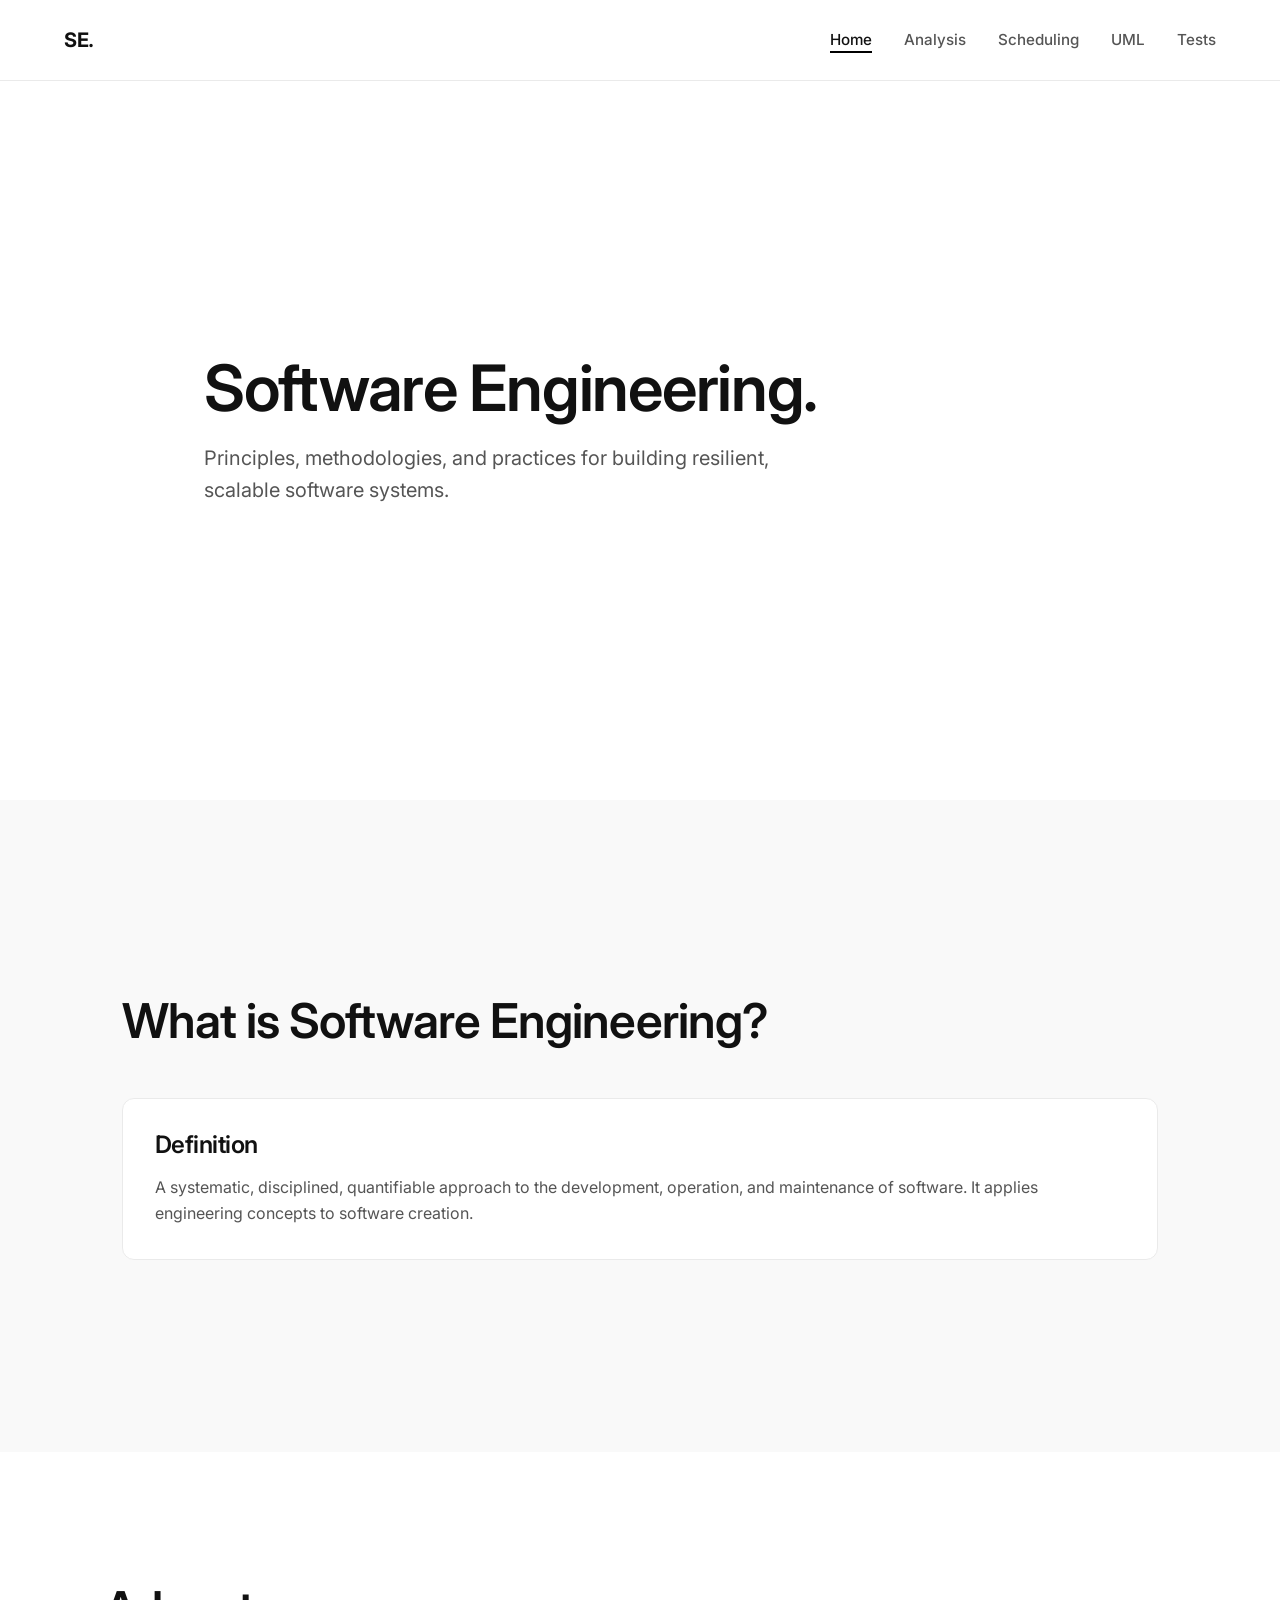
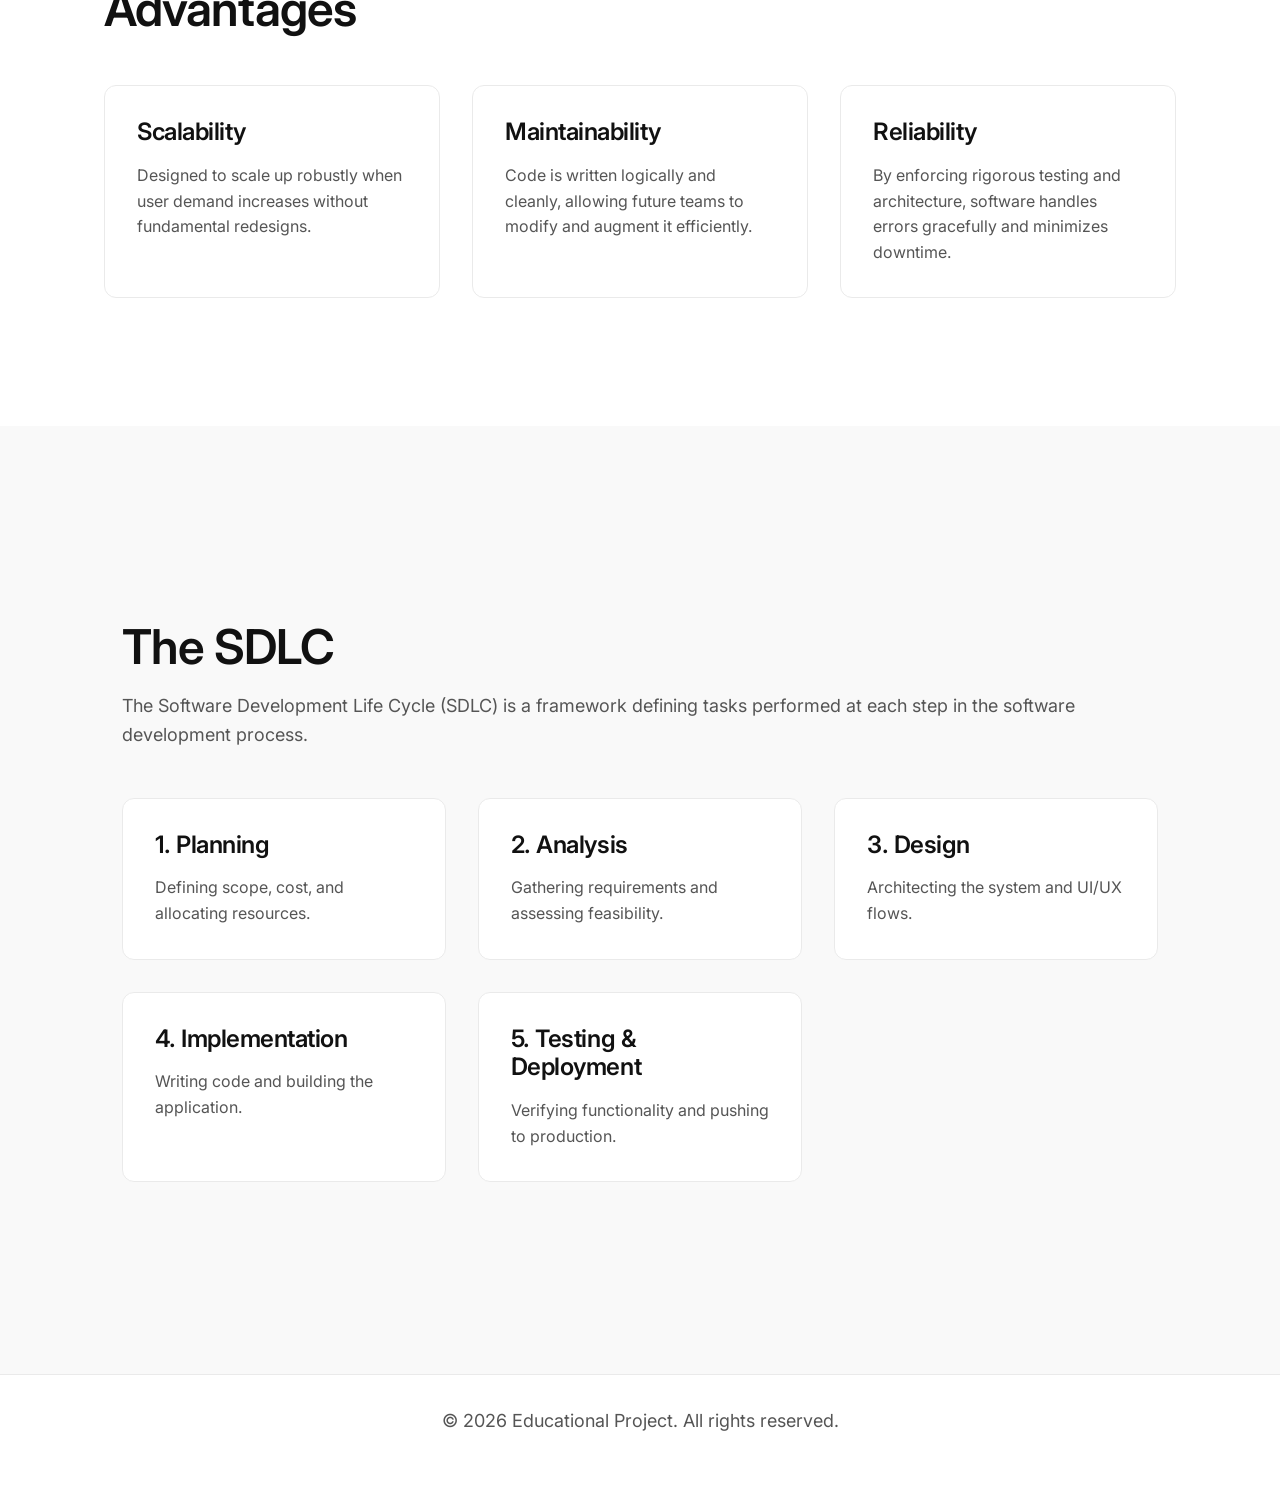
==== index.html @ eeec27e0 "Web Structure ready" ====
<!DOCTYPE html>
<html lang="en">
<head>
    <meta charset="UTF-8">
    <meta name="viewport" content="width=device-width, initial-scale=1.0">
    <meta name="description" content="Software Engineering Concepts - Home">
    <title>Software Engineering | Home</title>
    <link rel="stylesheet" href="style.css">
</head>
<body>
    <!-- Navigation -->
    <nav class="navbar">
        <a href="index.html" class="logo">SE.</a>
        <ul class="nav-links">
            <li><a href="index.html">Home</a></li>
            <li><a href="requirement-analysis.html">Analysis</a></li>
            <li><a href="project-scheduling.html">Scheduling</a></li>
            <li><a href="uml-diagrams.html">UML</a></li>
            <li><a href="test-cases.html">Tests</a></li>
        </ul>
        <button class="hamburger" aria-label="Toggle Navigation">
            <span class="bar"></span>
            <span class="bar"></span>
            <span class="bar"></span>
        </button>
    </nav>

    <!-- Main Content -->
    <main>
        <section class="hero">
            <h1>Software Engineering.</h1>
            <p>Principles, methodologies, and practices for building resilient, scalable software systems.</p>
        </section>

        <section class="bg-secondary" id="what-is-se">
            <div class="container">
                <h2>What is Software Engineering?</h2>
                <div class="grid-container">
                    <div class="card">
                        <h3>Definition</h3>
                        <p>A systematic, disciplined, quantifiable approach to the development, operation, and maintenance of software. It applies engineering concepts to software creation.</p>
                    </div>
                </div>
            </div>
        </section>

        <section id="advantages">
            <h2>Advantages</h2>
            <div class="grid-container">
                <div class="card">
                    <h3>Scalability</h3>
                    <p>Designed to scale up robustly when user demand increases without fundamental redesigns.</p>
                </div>
                <div class="card">
                    <h3>Maintainability</h3>
                    <p>Code is written logically and cleanly, allowing future teams to modify and augment it efficiently.</p>
                </div>
                <div class="card">
                    <h3>Reliability</h3>
                    <p>By enforcing rigorous testing and architecture, software handles errors gracefully and minimizes downtime.</p>
                </div>
            </div>
        </section>

        <section class="bg-secondary" id="sdlc">
            <div class="container">
                <h2>The SDLC</h2>
                <p>The Software Development Life Cycle (SDLC) is a framework defining tasks performed at each step in the software development process.</p>
                <div class="grid-container">
                    <div class="card">
                        <h3>1. Planning</h3>
                        <p>Defining scope, cost, and allocating resources.</p>
                    </div>
                    <div class="card">
                        <h3>2. Analysis</h3>
                        <p>Gathering requirements and assessing feasibility.</p>
                    </div>
                    <div class="card">
                        <h3>3. Design</h3>
                        <p>Architecting the system and UI/UX flows.</p>
                    </div>
                    <div class="card">
                        <h3>4. Implementation</h3>
                        <p>Writing code and building the application.</p>
                    </div>
                    <div class="card">
                        <h3>5. Testing & Deployment</h3>
                        <p>Verifying functionality and pushing to production.</p>
                    </div>
                </div>
            </div>
        </section>
    </main>

    <!-- Back to top button -->
    <button id="backToTop" aria-label="Back to top">↑</button>

    <!-- Footer -->
    <footer>
        <p>&copy; 2026 Educational Project. All rights reserved.</p>
    </footer>

    <script src="script.js"></script>
</body>
</html>
---- style.css ----
@import url('https://fonts.googleapis.com/css2?family=Inter:wght@300;400;500;600;700&display=swap');

:root {
  /* Minimalist Color Palette */
  --bg-primary: #ffffff;
  --bg-secondary: #f9f9f9;
  --text-primary: #111111;
  --text-secondary: #555555;
  --text-muted: #888888;
  --border-color: #eaeaea;
  --accent-color: #000000;
  --accent-hover: #333333;
  --card-bg: #ffffff;
  --nav-bg: rgba(255, 255, 255, 0.85);

  --font-main: 'Inter', sans-serif;
  --transition: all 0.3s cubic-bezier(0.25, 0.8, 0.25, 1);
  --spacing-sm: 1rem;
  --spacing-md: 2rem;
  --spacing-lg: 4rem;
  --spacing-xl: 8rem;
  --border-radius: 12px;
}

/* Dark Mode Support (Automatic based on OS, or can be enforced) */
@media (prefers-color-scheme: dark) {
  :root {
    --bg-primary: #0a0a0a;
    --bg-secondary: #111111;
    --text-primary: #ffffff;
    --text-secondary: #a0a0a0;
    --text-muted: #666666;
    --border-color: #222222;
    --accent-color: #ffffff;
    --accent-hover: #cccccc;
    --card-bg: #141414;
    --nav-bg: rgba(10, 10, 10, 0.85);
  }
}

* {
  margin: 0;
  padding: 0;
  box-sizing: border-box;
}

html {
  scroll-behavior: smooth;
  font-size: 16px;
}

body {
  font-family: var(--font-main);
  background-color: var(--bg-primary);
  color: var(--text-primary);
  line-height: 1.6;
  -webkit-font-smoothing: antialiased;
  -moz-osx-font-smoothing: grayscale;
  display: flex;
  flex-direction: column;
  min-height: 100vh;
}

/* Typography */
h1, h2, h3, h4 {
  font-weight: 600;
  line-height: 1.2;
  letter-spacing: -0.02em;
  margin-bottom: 1rem;
}

h1 { font-size: clamp(2.5rem, 5vw, 4.5rem); }
h2 { font-size: clamp(2rem, 4vw, 3rem); }
h3 { font-size: 1.5rem; }
p { font-size: 1.125rem; color: var(--text-secondary); margin-bottom: 1.5rem; }
a { color: inherit; text-decoration: none; transition: var(--transition); }

/* Navigation */
.navbar {
  position: fixed;
  top: 0;
  left: 0;
  width: 100%;
  padding: 1.5rem 5%;
  display: flex;
  justify-content: space-between;
  align-items: center;
  background: var(--nav-bg);
  backdrop-filter: blur(12px);
  -webkit-backdrop-filter: blur(12px);
  border-bottom: 1px solid var(--border-color);
  z-index: 1000;
  transition: padding 0.3s ease;
}

.navbar.scrolled {
  padding: 1rem 5%;
}

.logo {
  font-size: 1.25rem;
  font-weight: 700;
  letter-spacing: -0.02em;
  display: flex;
  align-items: center;
  gap: 0.5rem;
}

.nav-links {
  display: flex;
  list-style: none;
  gap: 2rem;
}

.nav-links a {
  font-size: 0.95rem;
  font-weight: 500;
  color: var(--text-secondary);
  position: relative;
  padding-bottom: 0.25rem;
}

.nav-links a::after {
  content: '';
  position: absolute;
  width: 0;
  height: 2px;
  bottom: 0;
  left: 0;
  background-color: var(--accent-color);
  transition: var(--transition);
}

.nav-links a:hover,
.nav-links a.active {
  color: var(--text-primary);
}

.nav-links a:hover::after,
.nav-links a.active::after {
  width: 100%;
}

.hamburger {
  display: none;
  background: none;
  border: none;
  cursor: pointer;
  width: 24px;
  height: 24px;
  position: relative;
  z-index: 1001;
}

.bar {
  display: block;
  width: 100%;
  height: 2px;
  background-color: var(--text-primary);
  margin-bottom: 5px;
  transition: var(--transition);
}

/* Layout */
main {
  flex: 1;
  padding-top: 80px; /* Offset for navbar */
  width: 100%;
}

section {
  padding: var(--spacing-xl) 5%;
  max-width: 1200px;
  margin: 0 auto;
}

.bg-secondary {
  background-color: var(--bg-secondary);
  width: 100%;
  max-width: 100%;
}

.bg-secondary .container {
  max-width: 1200px;
  margin: 0 auto;
  padding: var(--spacing-lg) 5%;
}

/* Hero Section */
.hero {
  min-height: 80vh;
  display: flex;
  flex-direction: column;
  justify-content: center;
  align-items: flex-start;
  padding: var(--spacing-xl) 5%;
  max-width: 1000px;
  margin: 0 auto;
  opacity: 0;
  transform: translateY(20px);
  animation: fadeUp 1s cubic-bezier(0.16, 1, 0.3, 1) forwards;
}

.hero p {
  font-size: 1.25rem;
  max-width: 600px;
}

/* Cards & Content Zones */
.grid-container {
  display: grid;
  grid-template-columns: repeat(auto-fit, minmax(300px, 1fr));
  gap: 2rem;
  margin-top: 3rem;
}

.card {
  background: var(--card-bg);
  border: 1px solid var(--border-color);
  border-radius: var(--border-radius);
  padding: 2rem;
  transition: var(--transition);
  position: relative;
  overflow: hidden;
}

.card::before {
  content: '';
  position: absolute;
  top: 0; left: 0; width: 100%; height: 100%;
  background: radial-gradient(circle at 50% 0%, rgba(255,255,255,0.05) 0%, transparent 60%);
  opacity: 0;
  transition: var(--transition);
}

.card:hover {
  transform: translateY(-5px);
  border-color: var(--accent-hover);
  box-shadow: 0 10px 40px rgba(0,0,0,0.05);
}

.card:hover::before {
  opacity: 1;
}

.card h3 {
  margin-bottom: 1rem;
}

.card p {
  font-size: 1rem;
  margin-bottom: 0;
}

/* Placeholder areas */
.placeholder-zone {
  width: 100%;
  min-height: 300px;
  border: 1px dashed var(--border-color);
  border-radius: var(--border-radius);
  display: flex;
  align-items: center;
  justify-content: center;
  color: var(--text-muted);
  font-size: 0.875rem;
  margin-top: 2rem;
  background: rgba(0,0,0,0.02);
}

@media (prefers-color-scheme: dark) {
  .placeholder-zone {
    background: rgba(255,255,255,0.02);
  }
}

/* Table Component Minimal */
.minimal-table {
  width: 100%;
  border-collapse: collapse;
  margin-top: 2rem;
  text-align: left;
}

.minimal-table th, .minimal-table td {
  padding: 1rem;
  border-bottom: 1px solid var(--border-color);
}

.minimal-table th {
  font-weight: 500;
  color: var(--text-primary);
}

.minimal-table td {
  color: var(--text-secondary);
}

/* Back to Top */
#backToTop {
  position: fixed;
  bottom: 2rem;
  right: 2rem;
  background: var(--bg-primary);
  color: var(--text-primary);
  border: 1px solid var(--border-color);
  width: 48px;
  height: 48px;
  border-radius: 50%;
  display: flex;
  align-items: center;
  justify-content: center;
  cursor: pointer;
  opacity: 0;
  visibility: hidden;
  transition: var(--transition);
  z-index: 999;
  box-shadow: 0 4px 12px rgba(0,0,0,0.05);
}

#backToTop.visible {
  opacity: 1;
  visibility: visible;
}

#backToTop:hover {
  transform: translateY(-3px);
  border-color: var(--text-primary);
}

/* Footer */
footer {
  border-top: 1px solid var(--border-color);
  padding: 2rem 5%;
  text-align: center;
  color: var(--text-muted);
  font-size: 0.875rem;
  margin-top: auto;
}

/* Animations */
@keyframes fadeUp {
  0% { opacity: 0; transform: translateY(20px); }
  100% { opacity: 1; transform: translateY(0); }
}

/* Mobile Responsiveness */
@media screen and (max-width: 768px) {
  .hamburger {
    display: block;
  }

  .nav-links {
    position: fixed;
    top: 0;
    right: -100%;
    width: 100vw;
    height: 100vh;
    background: var(--bg-primary);
    flex-direction: column;
    justify-content: center;
    align-items: center;
    transition: right 0.4s cubic-bezier(0.25, 0.8, 0.25, 1);
    z-index: 1000;
    gap: 2.5rem;
  }

  .nav-links.active {
    right: 0;
  }

  .nav-links a {
    font-size: 1.5rem;
  }

  .hamburger.active .bar:nth-child(1) {
    transform: translateY(7px) rotate(45deg);
  }
  
  .hamburger.active .bar:nth-child(2) {
    opacity: 0;
  }
  
  .hamburger.active .bar:nth-child(3) {
    transform: translateY(-7px) rotate(-45deg);
  }

  section {
    padding: var(--spacing-lg) 5%;
  }

  .hero {
    min-height: 60vh;
    padding-top: calc(80px + var(--spacing-lg));
  }
}
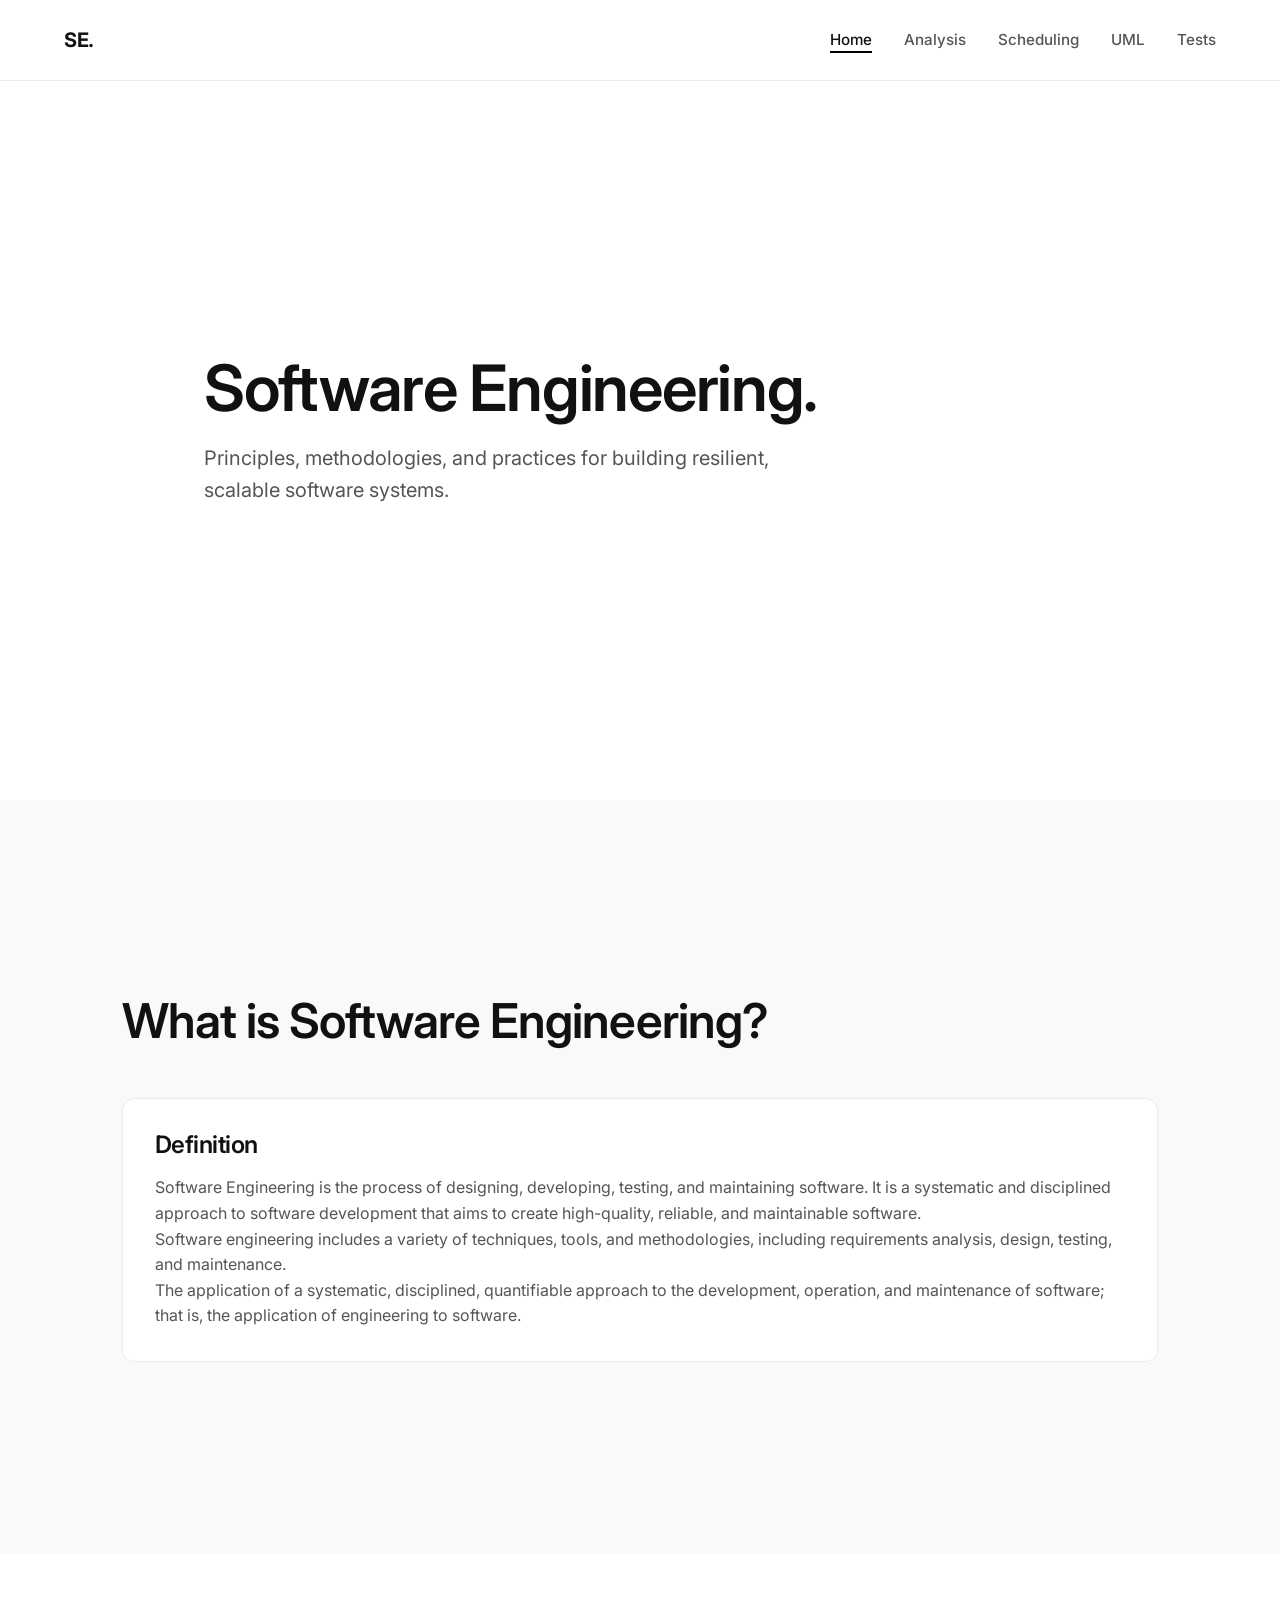
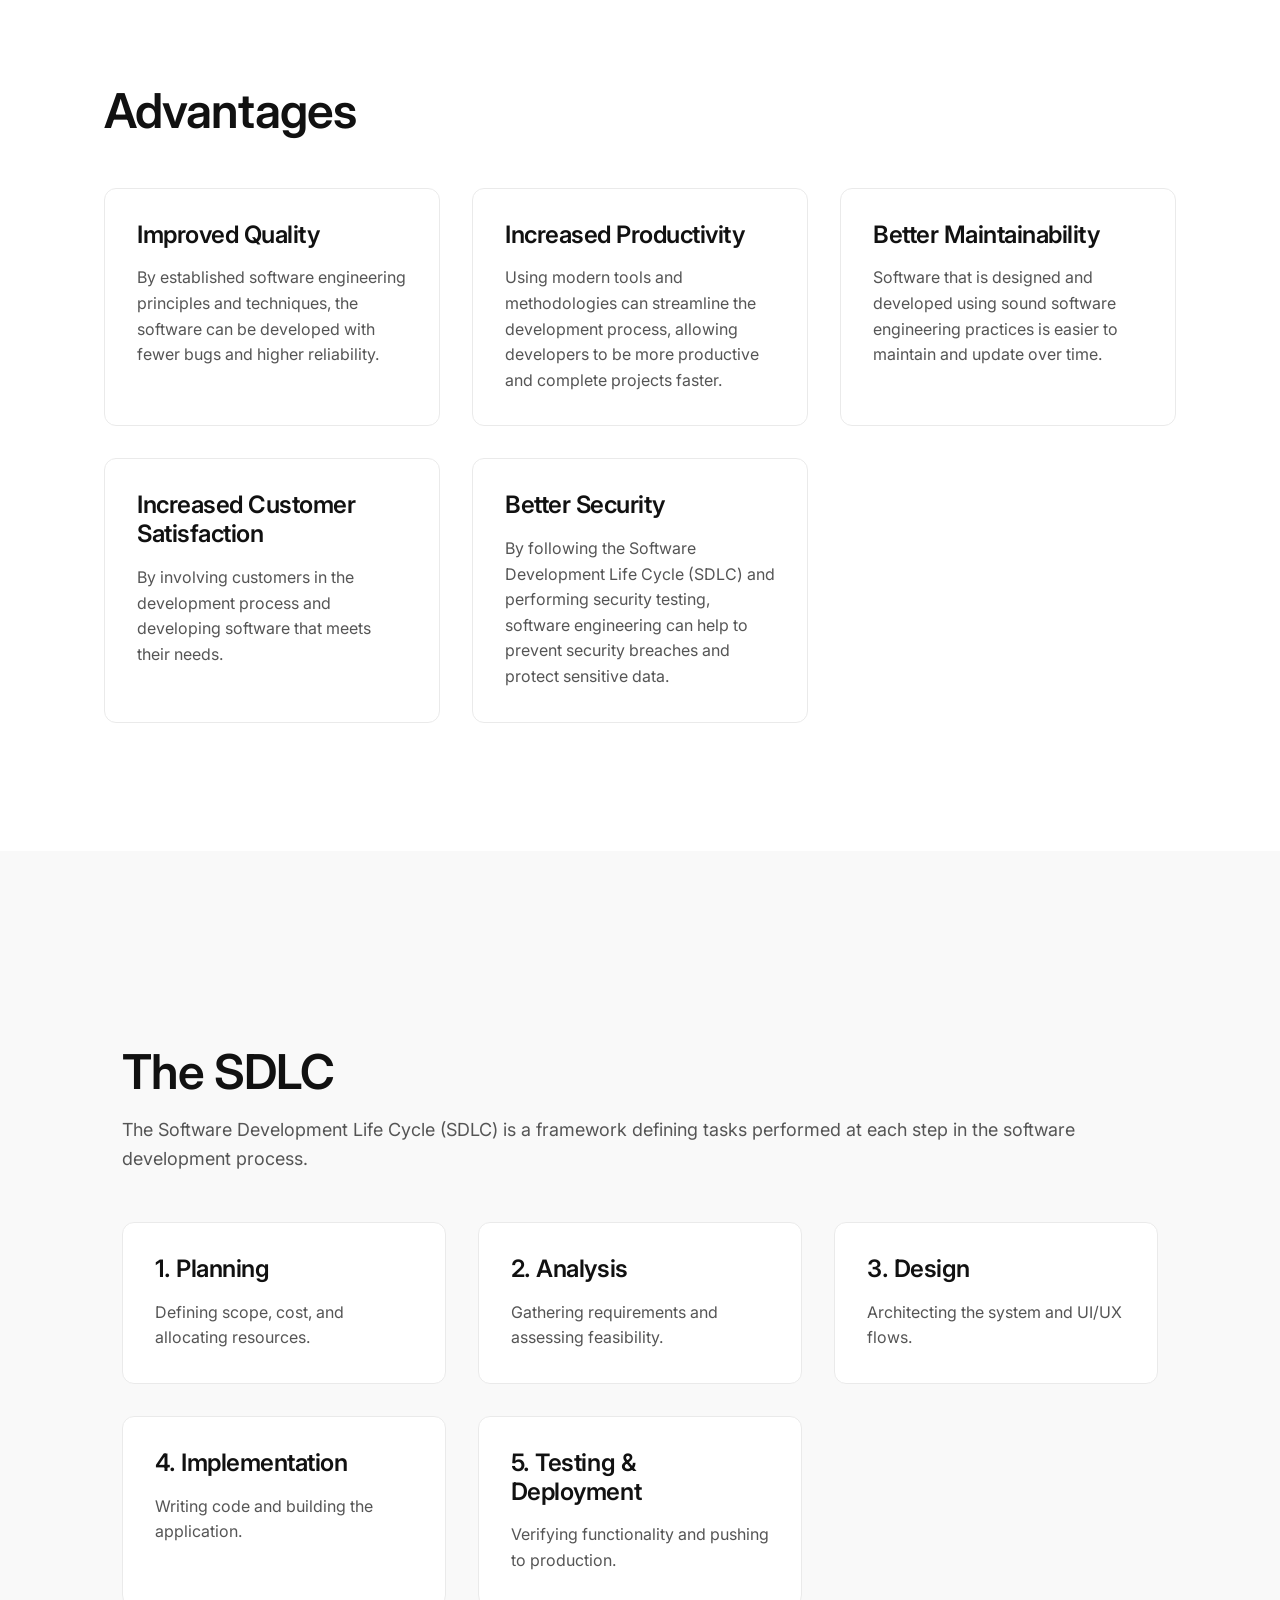
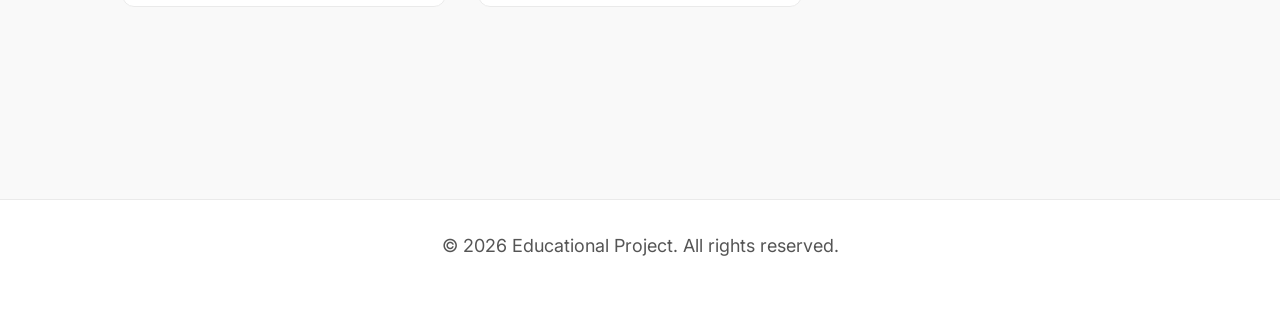
==== commit a802b79f: "SE content added" ====
--- a/index.html
+++ b/index.html
@@ -35,11 +35,11 @@
         <section class="bg-secondary" id="what-is-se">
             <div class="container">
                 <h2>What is Software Engineering?</h2>
-                <div class="grid-container">
-                    <div class="card">
-                        <h3>Definition</h3>
-                        <p>A systematic, disciplined, quantifiable approach to the development, operation, and maintenance of software. It applies engineering concepts to software creation.</p>
-                    </div>
+                <div class="card" style="margin-top: 3rem;">
+                    <h3>Definition</h3>
+                    <p>Software Engineering is the process of designing, developing, testing, and maintaining software. It is a systematic and disciplined approach to software development that aims to create high-quality, reliable, and maintainable software.</p>
+                    <p>Software engineering includes a variety of techniques, tools, and methodologies, including requirements analysis, design, testing, and maintenance.</p>
+                    <p style="margin-bottom: 0;">The application of a systematic, disciplined, quantifiable approach to the development, operation, and maintenance of software; that is, the application of engineering to software.</p>
                 </div>
             </div>
         </section>
@@ -48,16 +48,24 @@
             <h2>Advantages</h2>
             <div class="grid-container">
                 <div class="card">
-                    <h3>Scalability</h3>
-                    <p>Designed to scale up robustly when user demand increases without fundamental redesigns.</p>
+                    <h3>Improved Quality</h3>
+                    <p>By established software engineering principles and techniques, the software can be developed with fewer bugs and higher reliability.</p>
                 </div>
                 <div class="card">
-                    <h3>Maintainability</h3>
-                    <p>Code is written logically and cleanly, allowing future teams to modify and augment it efficiently.</p>
+                    <h3>Increased Productivity</h3>
+                    <p>Using modern tools and methodologies can streamline the development process, allowing developers to be more productive and complete projects faster.</p>
                 </div>
                 <div class="card">
-                    <h3>Reliability</h3>
-                    <p>By enforcing rigorous testing and architecture, software handles errors gracefully and minimizes downtime.</p>
+                    <h3>Better Maintainability</h3>
+                    <p>Software that is designed and developed using sound software engineering practices is easier to maintain and update over time.</p>
+                </div>
+                <div class="card">
+                    <h3>Increased Customer Satisfaction</h3>
+                    <p>By involving customers in the development process and developing software that meets their needs.</p>
+                </div>
+                <div class="card">
+                    <h3>Better Security</h3>
+                    <p>By following the Software Development Life Cycle (SDLC) and performing security testing, software engineering can help to prevent security breaches and protect sensitive data.</p>
                 </div>
             </div>
         </section>
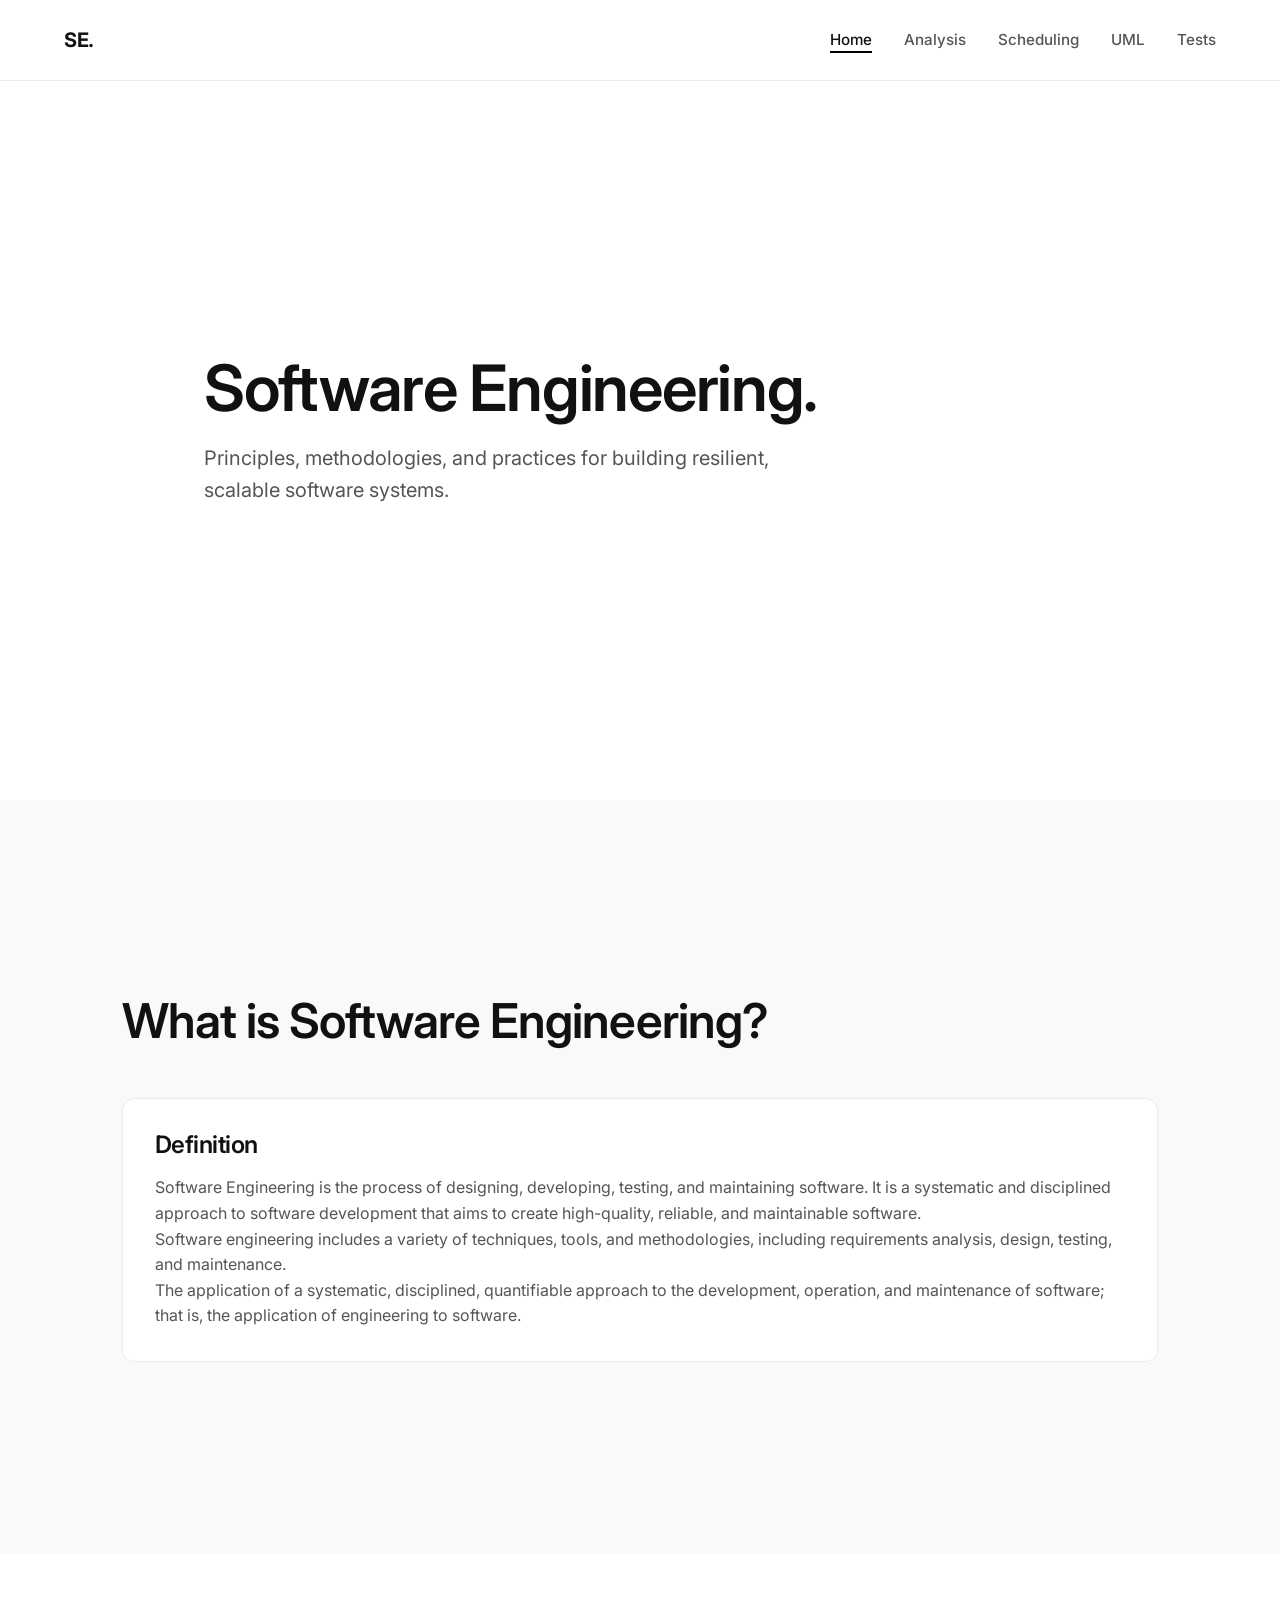
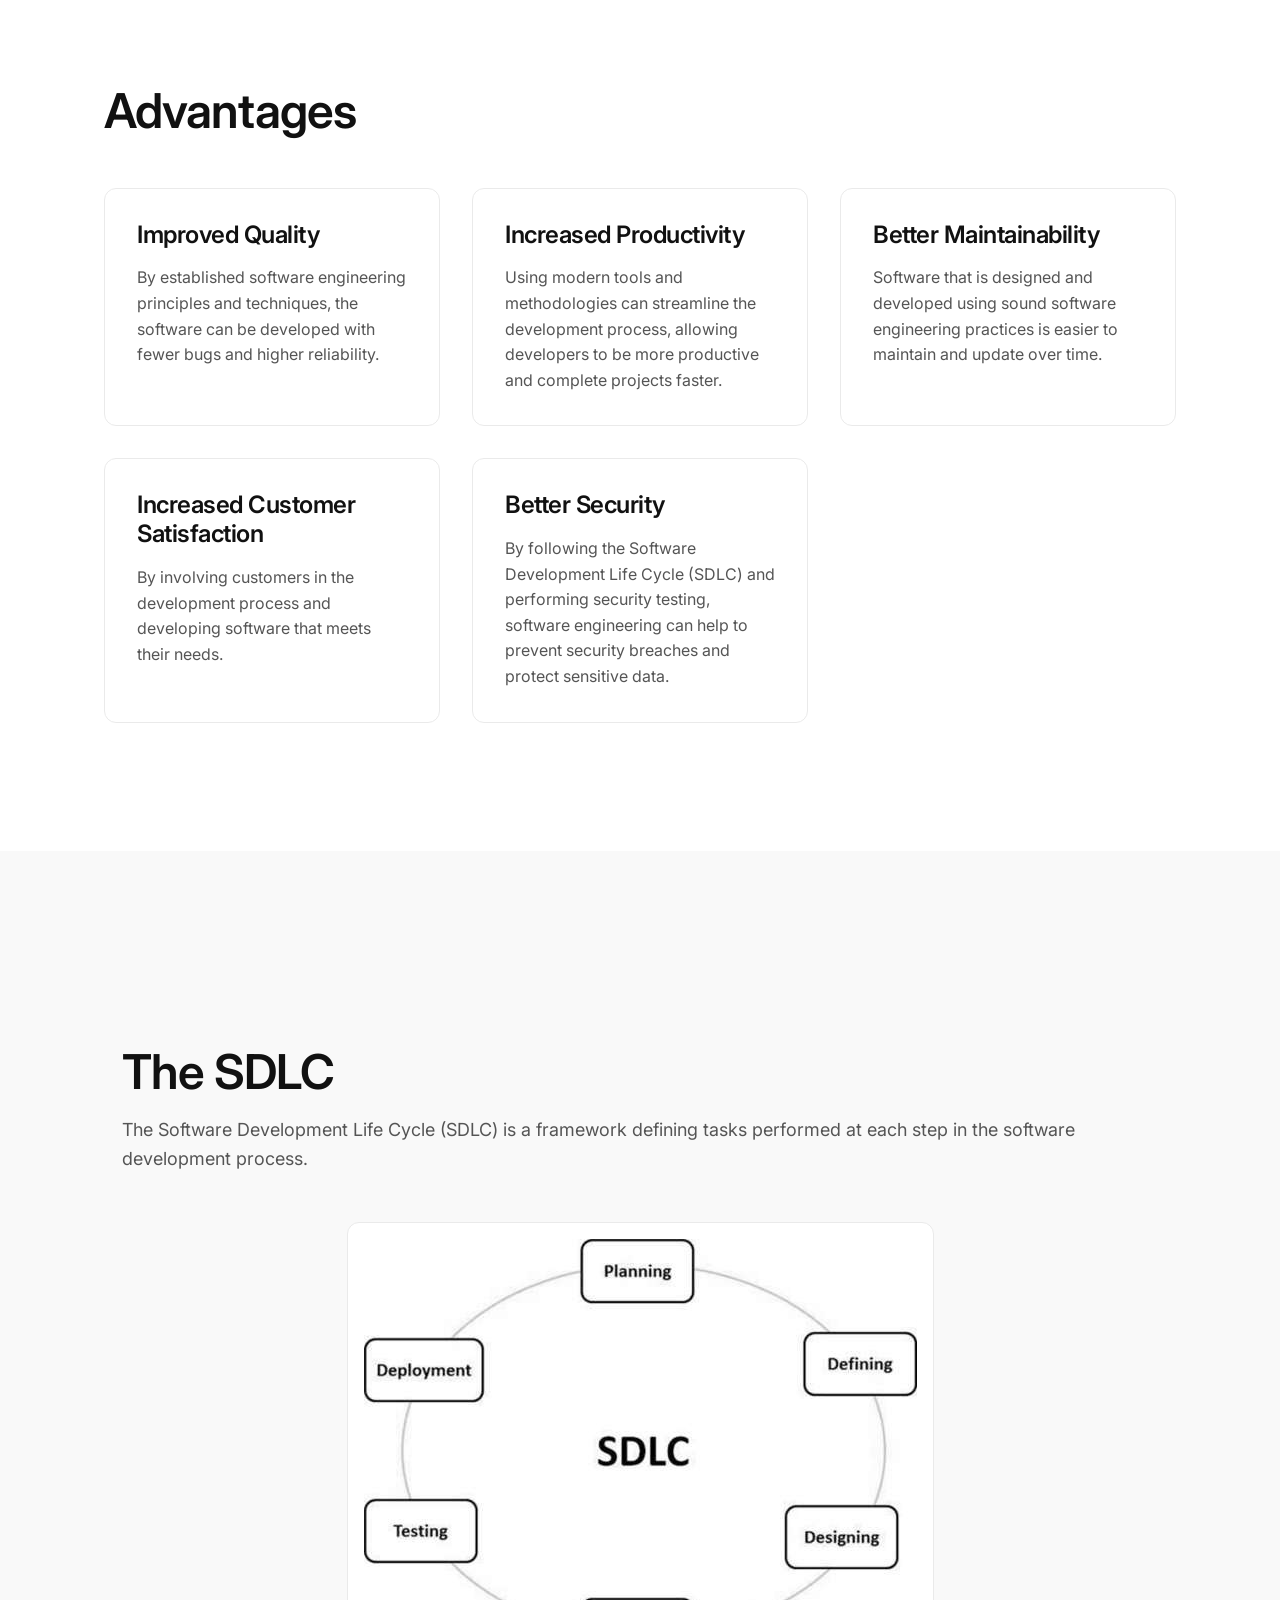
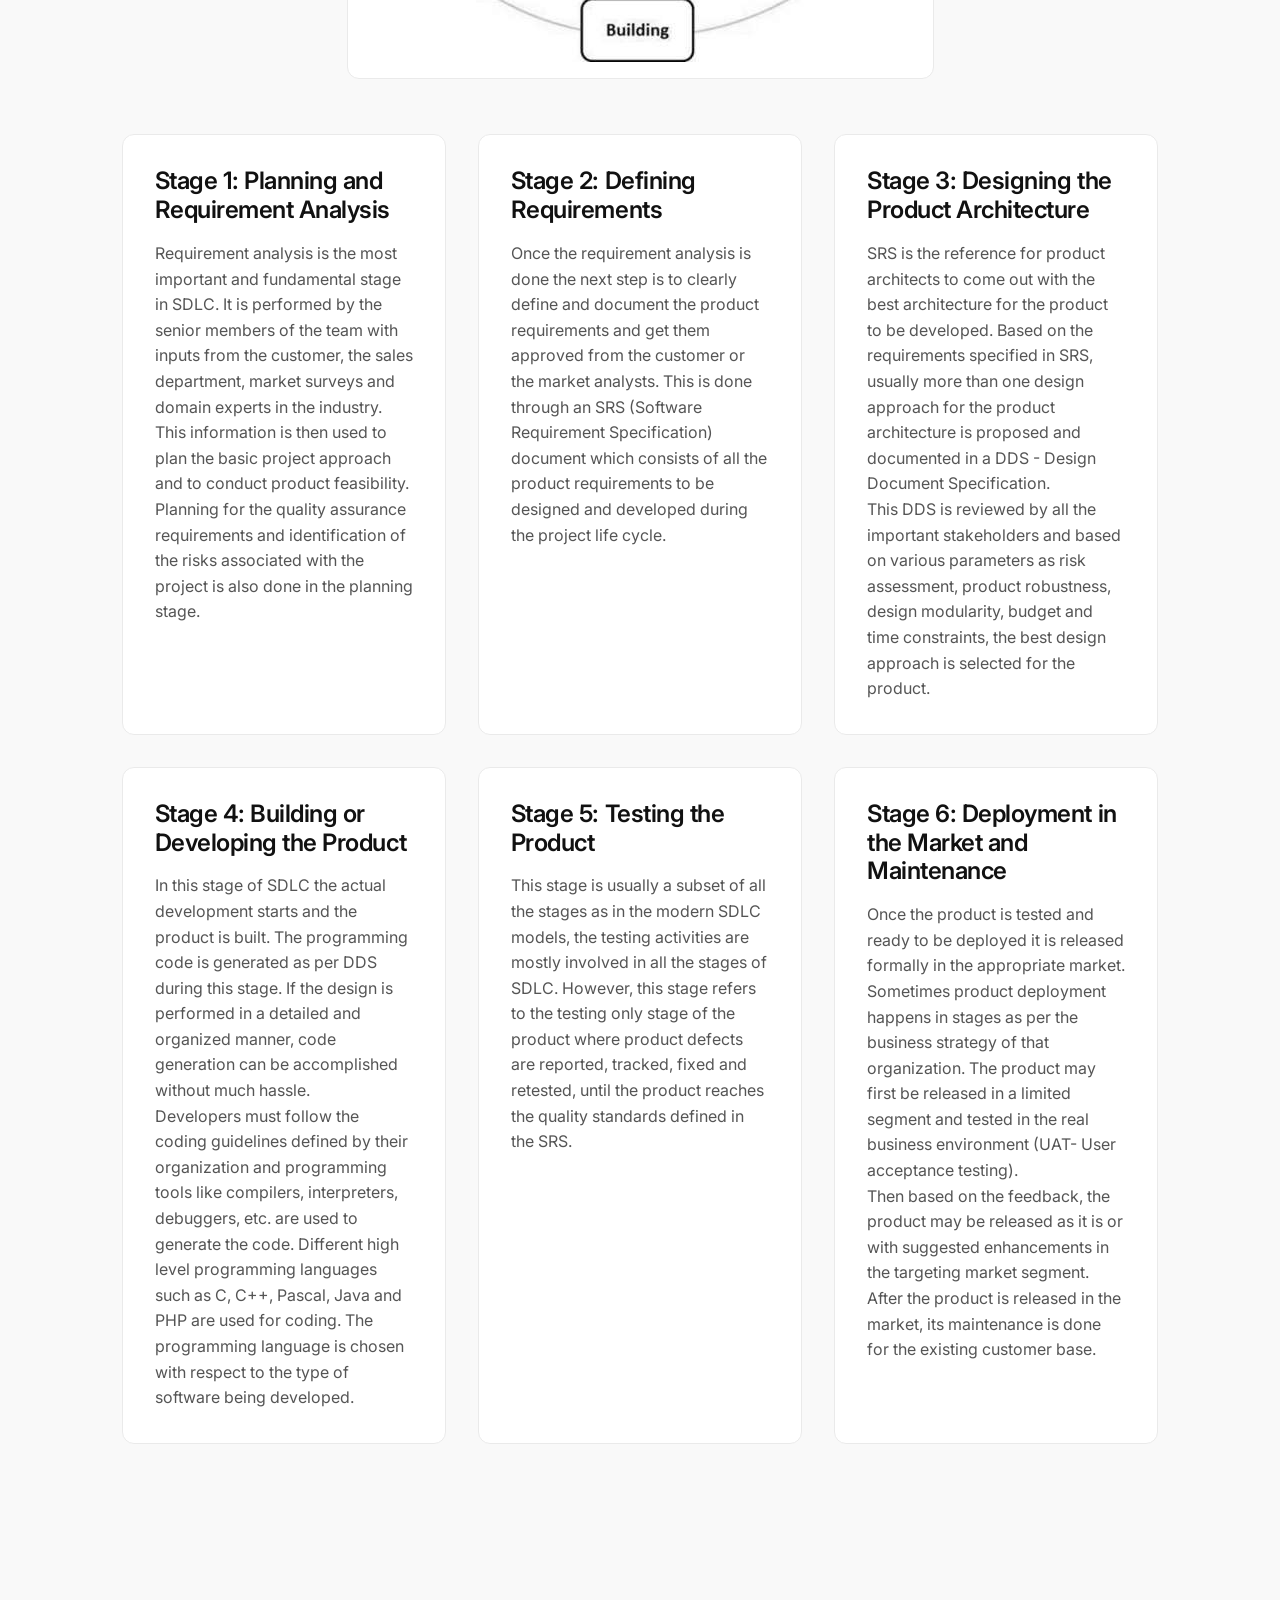
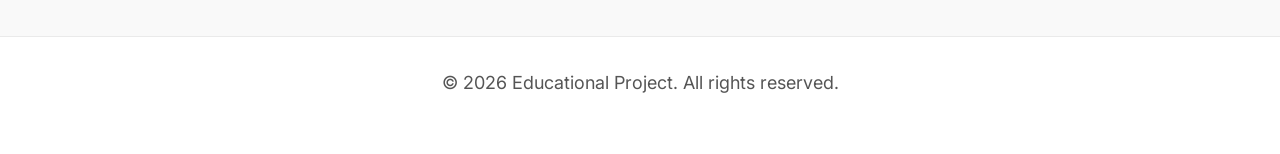
==== commit 3c8df47f: "SDLC updates" ====
--- a/index.html
+++ b/index.html
@@ -74,26 +74,37 @@
             <div class="container">
                 <h2>The SDLC</h2>
                 <p>The Software Development Life Cycle (SDLC) is a framework defining tasks performed at each step in the software development process.</p>
-                <div class="grid-container">
+                <div style="text-align: center; margin: 3rem 0;">
+                    <img src="assests/SDLC.jpg" alt="SDLC Process Diagram" style="max-width: 100%; height: auto; border-radius: var(--border-radius); border: 1px solid var(--border-color); background: var(--bg-primary); padding: 1rem;">
+                </div>
+                <div class="grid-container" style="margin-top: 3rem;">
                     <div class="card">
-                        <h3>1. Planning</h3>
-                        <p>Defining scope, cost, and allocating resources.</p>
+                        <h3>Stage 1: Planning and Requirement Analysis</h3>
+                        <p>Requirement analysis is the most important and fundamental stage in SDLC. It is performed by the senior members of the team with inputs from the customer, the sales department, market surveys and domain experts in the industry. This information is then used to plan the basic project approach and to conduct product feasibility.</p>
+                        <p style="margin-bottom: 0;">Planning for the quality assurance requirements and identification of the risks associated with the project is also done in the planning stage.</p>
                     </div>
                     <div class="card">
-                        <h3>2. Analysis</h3>
-                        <p>Gathering requirements and assessing feasibility.</p>
+                        <h3>Stage 2: Defining Requirements</h3>
+                        <p style="margin-bottom: 0;">Once the requirement analysis is done the next step is to clearly define and document the product requirements and get them approved from the customer or the market analysts. This is done through an SRS (Software Requirement Specification) document which consists of all the product requirements to be designed and developed during the project life cycle.</p>
                     </div>
                     <div class="card">
-                        <h3>3. Design</h3>
-                        <p>Architecting the system and UI/UX flows.</p>
+                        <h3>Stage 3: Designing the Product Architecture</h3>
+                        <p>SRS is the reference for product architects to come out with the best architecture for the product to be developed. Based on the requirements specified in SRS, usually more than one design approach for the product architecture is proposed and documented in a DDS - Design Document Specification.</p>
+                        <p style="margin-bottom: 0;">This DDS is reviewed by all the important stakeholders and based on various parameters as risk assessment, product robustness, design modularity, budget and time constraints, the best design approach is selected for the product.</p>
                     </div>
                     <div class="card">
-                        <h3>4. Implementation</h3>
-                        <p>Writing code and building the application.</p>
+                        <h3>Stage 4: Building or Developing the Product</h3>
+                        <p>In this stage of SDLC the actual development starts and the product is built. The programming code is generated as per DDS during this stage. If the design is performed in a detailed and organized manner, code generation can be accomplished without much hassle.</p>
+                        <p style="margin-bottom: 0;">Developers must follow the coding guidelines defined by their organization and programming tools like compilers, interpreters, debuggers, etc. are used to generate the code. Different high level programming languages such as C, C++, Pascal, Java and PHP are used for coding. The programming language is chosen with respect to the type of software being developed.</p>
                     </div>
                     <div class="card">
-                        <h3>5. Testing & Deployment</h3>
-                        <p>Verifying functionality and pushing to production.</p>
+                        <h3>Stage 5: Testing the Product</h3>
+                        <p style="margin-bottom: 0;">This stage is usually a subset of all the stages as in the modern SDLC models, the testing activities are mostly involved in all the stages of SDLC. However, this stage refers to the testing only stage of the product where product defects are reported, tracked, fixed and retested, until the product reaches the quality standards defined in the SRS.</p>
+                    </div>
+                    <div class="card">
+                        <h3>Stage 6: Deployment in the Market and Maintenance</h3>
+                        <p>Once the product is tested and ready to be deployed it is released formally in the appropriate market. Sometimes product deployment happens in stages as per the business strategy of that organization. The product may first be released in a limited segment and tested in the real business environment (UAT- User acceptance testing).</p>
+                        <p style="margin-bottom: 0;">Then based on the feedback, the product may be released as it is or with suggested enhancements in the targeting market segment. After the product is released in the market, its maintenance is done for the existing customer base.</p>
                     </div>
                 </div>
             </div>
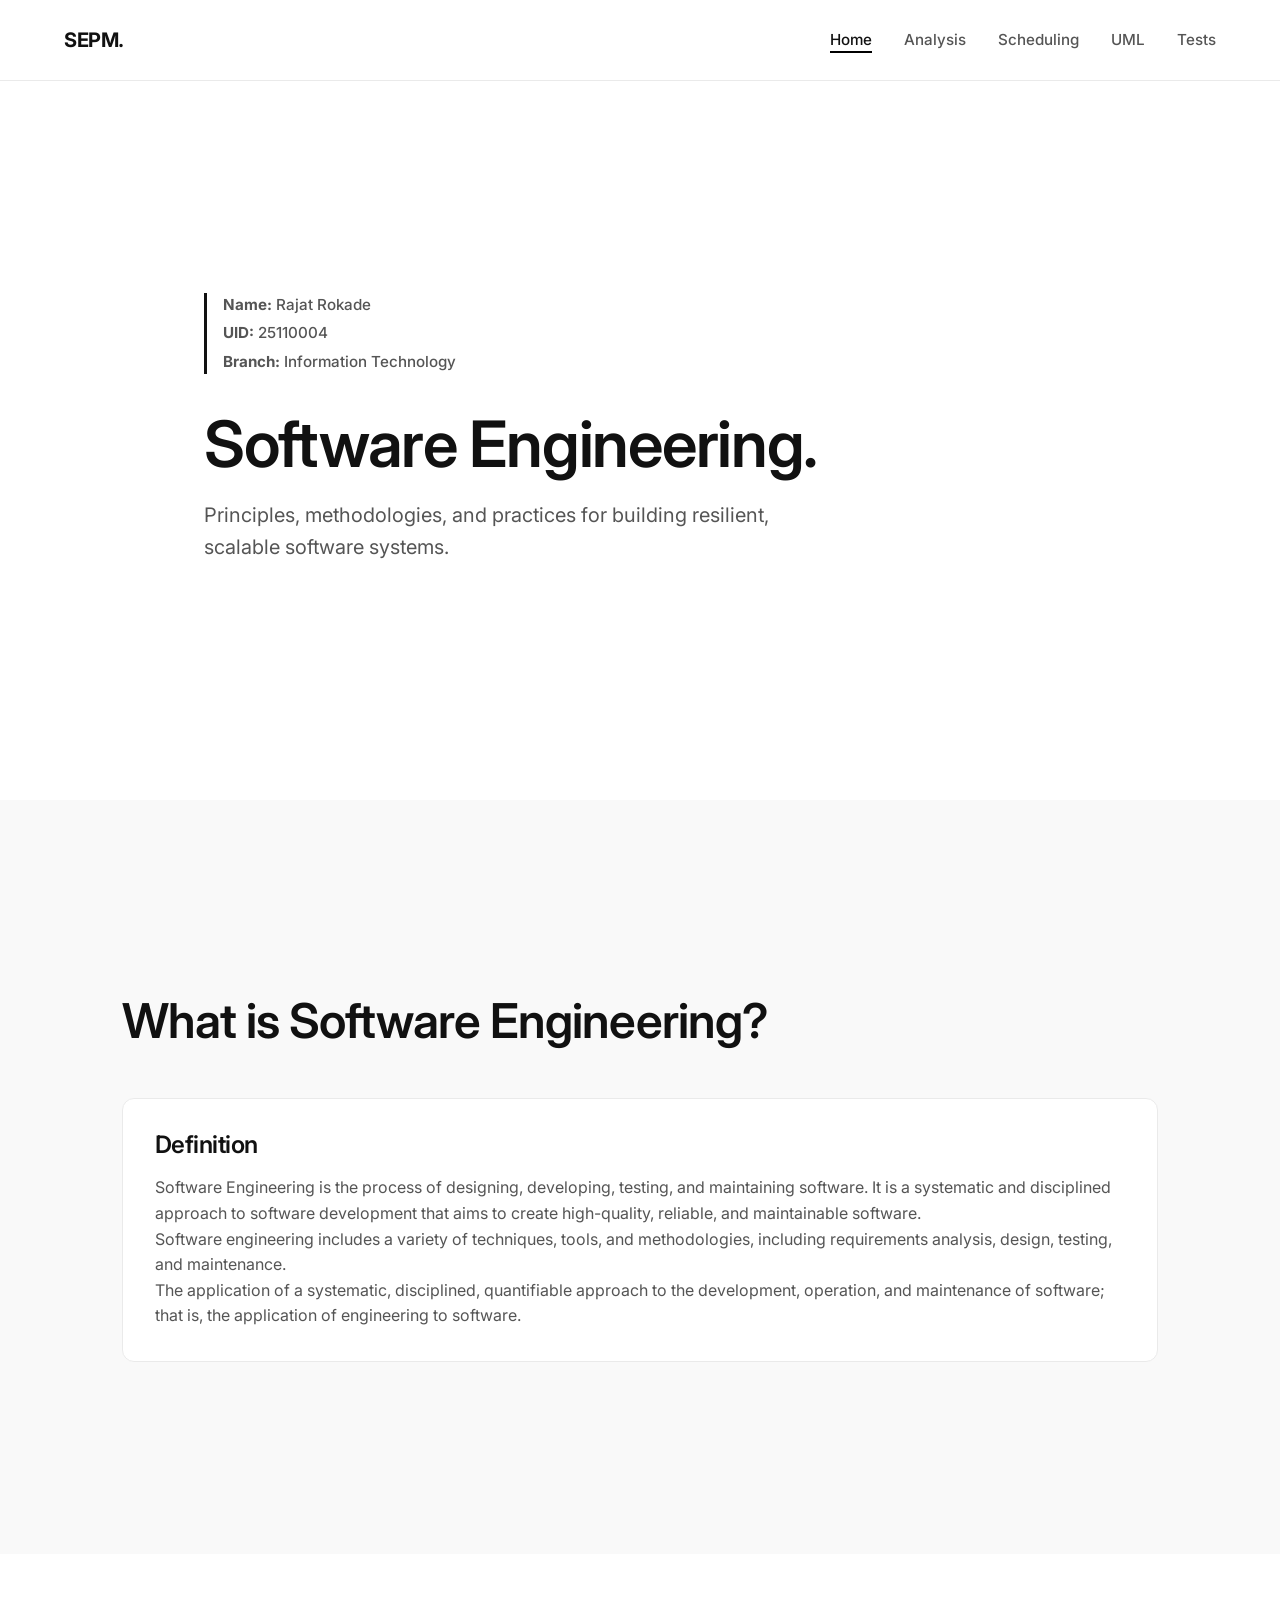
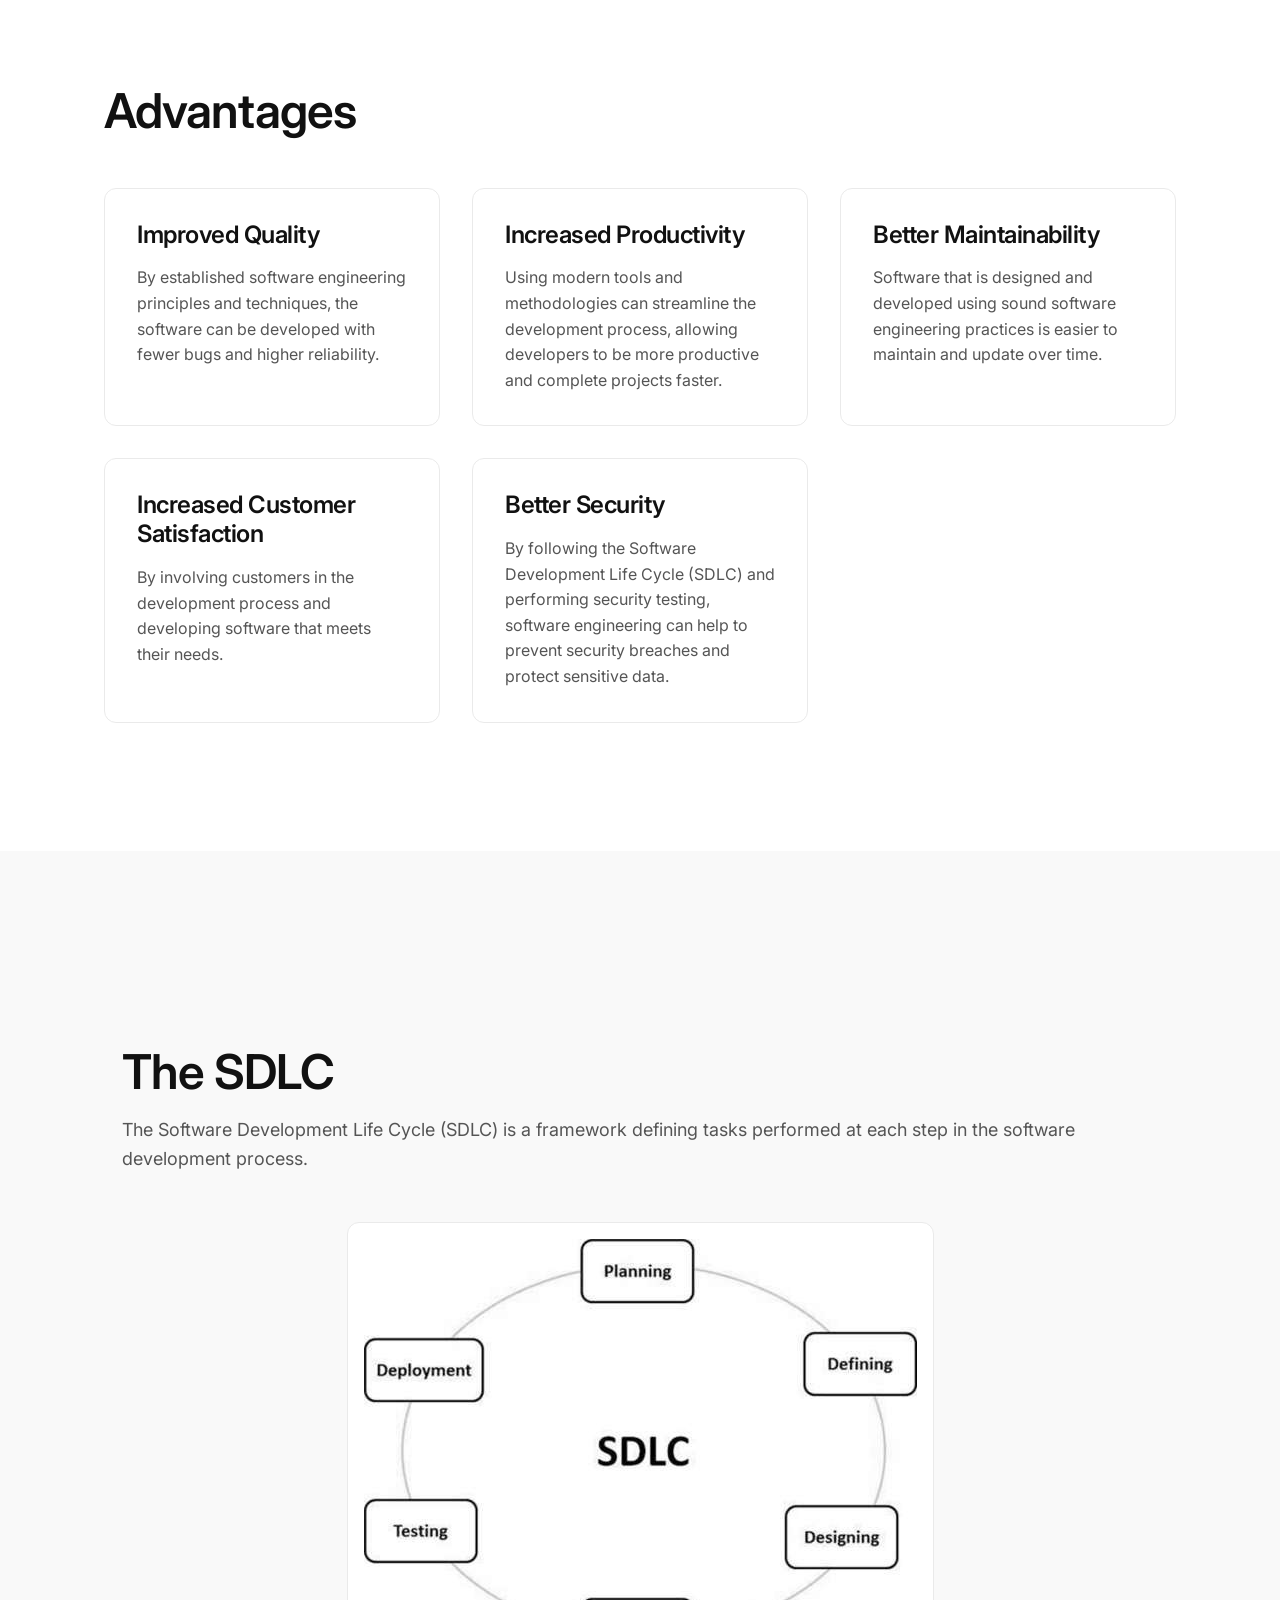
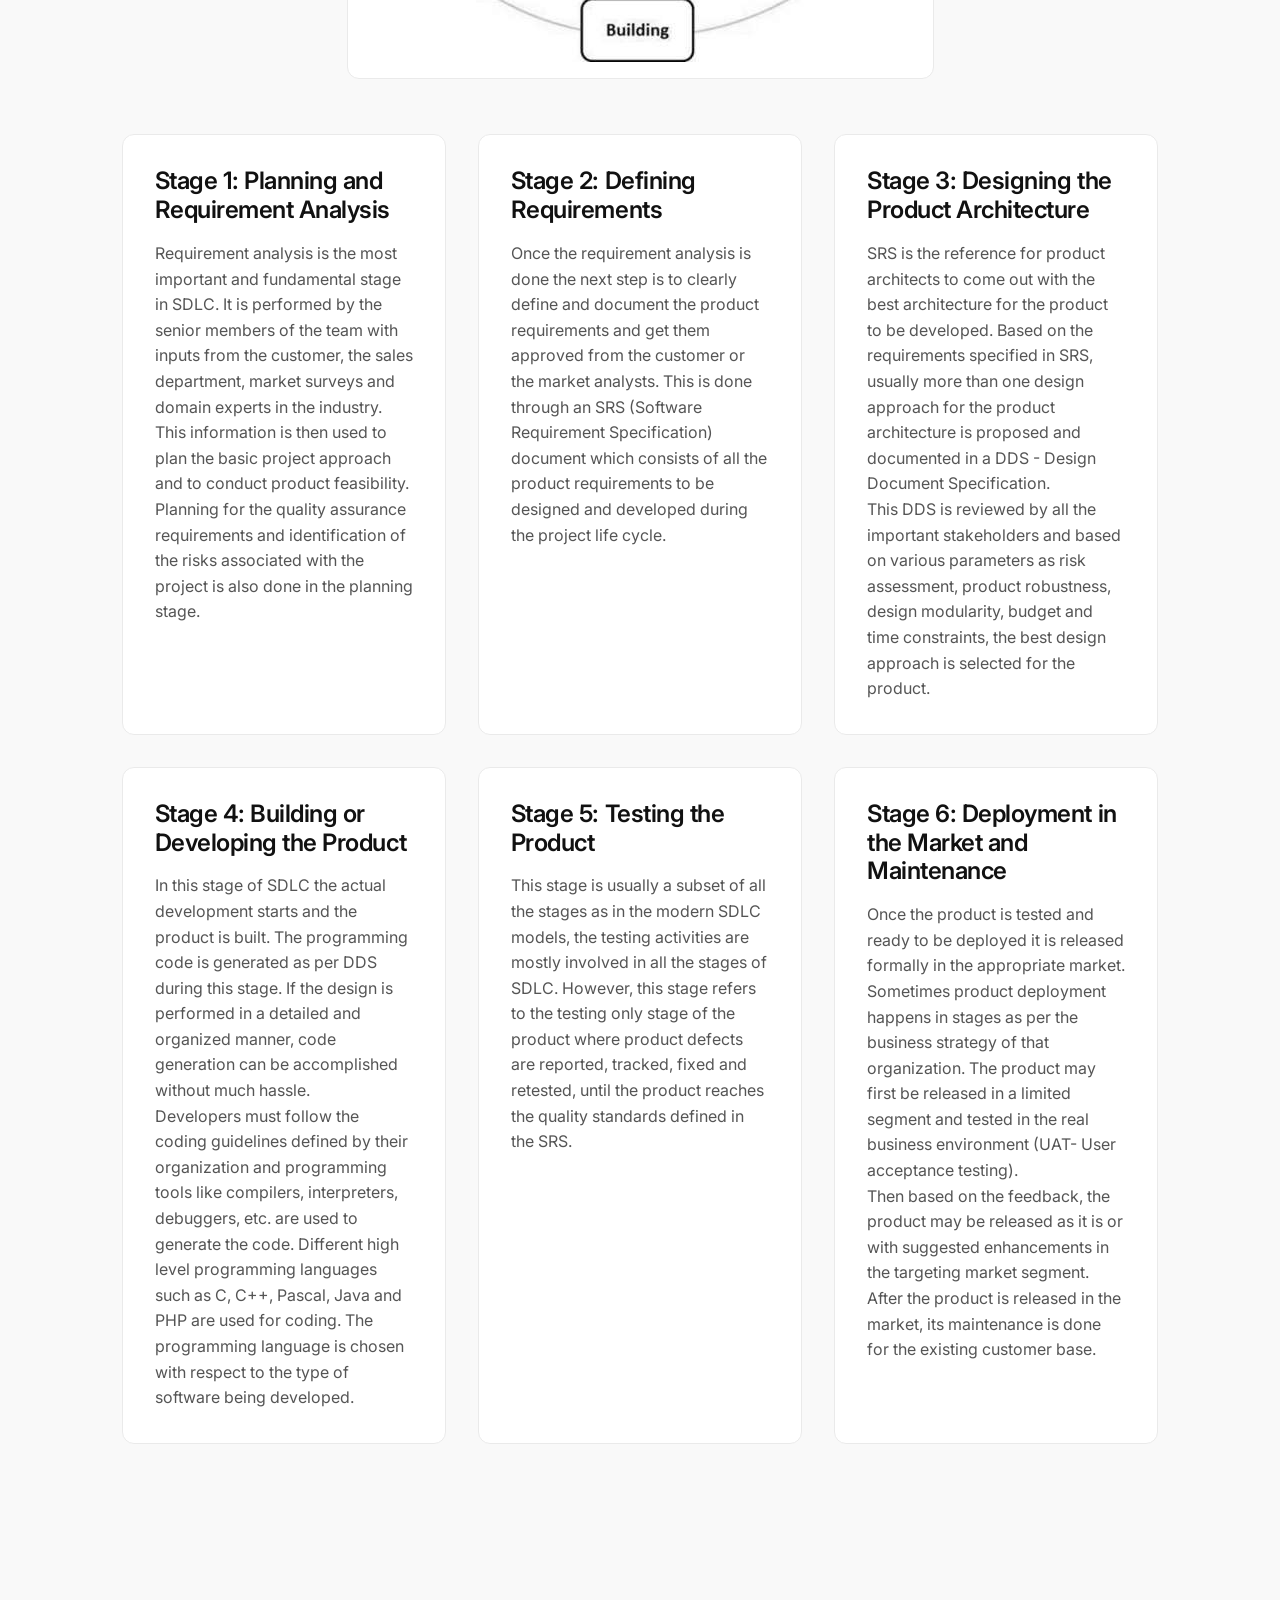
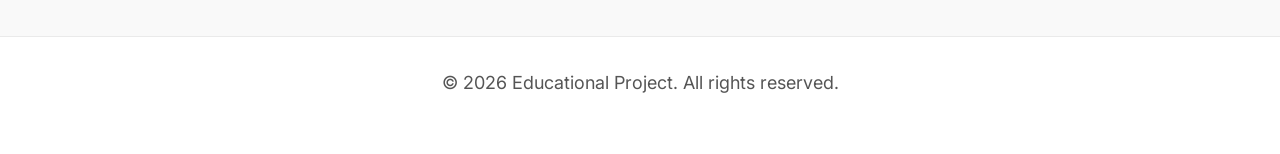
==== commit 64951efc: "User name added" ====
--- a/index.html
+++ b/index.html
@@ -10,7 +10,7 @@
 <body>
     <!-- Navigation -->
     <nav class="navbar">
-        <a href="index.html" class="logo">SE.</a>
+        <a href="index.html" class="logo">SEPM.</a>
         <ul class="nav-links">
             <li><a href="index.html">Home</a></li>
             <li><a href="requirement-analysis.html">Analysis</a></li>
@@ -28,6 +28,11 @@
     <!-- Main Content -->
     <main>
         <section class="hero">
+            <div style="margin-bottom: 2rem; font-size: 0.95rem; font-weight: 500; color: var(--text-secondary); border-left: 3px solid var(--text-primary); padding-left: 1rem;">
+                <div style="margin-bottom: 0.25rem;"><strong>Name:</strong> Rajat Rokade</div>
+                <div style="margin-bottom: 0.25rem;"><strong>UID:</strong> 25110004</div>
+                <div><strong>Branch:</strong> Information Technology</div>
+            </div>
             <h1>Software Engineering.</h1>
             <p>Principles, methodologies, and practices for building resilient, scalable software systems.</p>
         </section>
--- a/style.css
+++ b/style.css
@@ -393,3 +393,41 @@
     padding-top: calc(80px + var(--spacing-lg));
   }
 }
+
+/* Image Modal (Zoom capability) */
+.image-modal-overlay {
+  position: fixed;
+  top: 0;
+  left: 0;
+  width: 100vw;
+  height: 100vh;
+  background: rgba(0, 0, 0, 0.85);
+  display: flex;
+  align-items: center;
+  justify-content: center;
+  z-index: 9999;
+  opacity: 0;
+  visibility: hidden;
+  transition: opacity 0.3s ease, visibility 0.3s ease;
+  cursor: zoom-out;
+  padding: 2rem;
+}
+
+.image-modal-overlay.active {
+  opacity: 1;
+  visibility: visible;
+}
+
+.image-modal-content {
+  max-width: 90%;
+  max-height: 90vh;
+  object-fit: contain;
+  border-radius: 8px;
+  box-shadow: 0 15px 50px rgba(0,0,0,0.5);
+  transform: scale(0.95);
+  transition: transform 0.3s cubic-bezier(0.25, 0.8, 0.25, 1);
+}
+
+.image-modal-overlay.active .image-modal-content {
+  transform: scale(1);
+}
